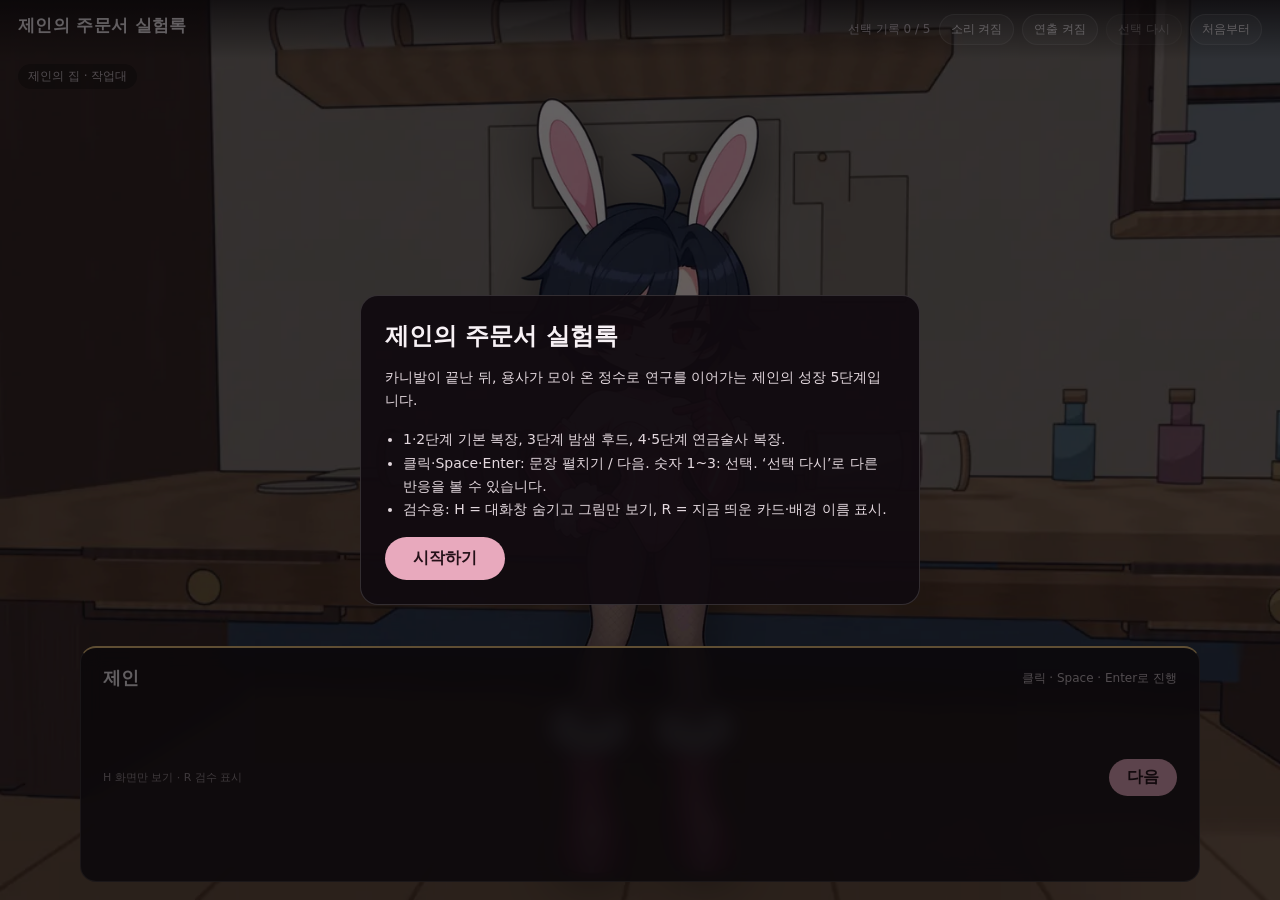
==== jane/index.html @ b28cf4a7 "Sound: door, footsteps, scene effects, Jane's voice blips and reaction stings Each stage opens on an" ====
<!DOCTYPE html>
<html lang="ko">
<head>
  <meta charset="UTF-8" />
  <meta name="viewport" content="width=device-width, initial-scale=1.0" />
  <title>제인의 주문서 실험록 · 카드판</title>
  <link rel="stylesheet" href="styles.css?v=42652eeb" />
  <link rel="stylesheet" href="fx.css?v=a74a2ead" />
</head>
<body>
  <div id="app" class="app" data-scene="1">
    <div id="world" class="world" aria-hidden="true">
      <div id="bgA" class="background shown"></div>
      <div id="bgB" class="background"></div>
      <div id="actor" class="actor">
        <div id="actorBody" class="actor-body">
          <img id="cardA" class="card" alt="" />
          <img id="cardB" class="card" alt="" />
          <div id="fxHead" class="fx-head"></div>
        </div>
      </div>
      <div id="fxScreen" class="fx-screen"></div>
    </div>
    <div id="flash" class="flash"></div>
    <div id="chapter" class="chapter"><div id="chapterNum" class="chapter-num"></div><div id="chapterTitle" class="chapter-title"></div></div>
    <div id="request" class="request hidden" aria-live="polite">
      <div class="request-paper" aria-hidden="true"></div>
      <div><div class="request-head">의뢰서를 받았다</div><div id="requestText" class="request-text"></div></div>
    </div>

    <div class="overlay-top">
      <div class="title-wrap">
        <h1>제인의 주문서 실험록</h1>
        <p id="sceneTag" class="scene-tag"></p>
      </div>
      <div class="controls">
        <span id="choiceCount" class="choice-count">선택 기록 0 / 5</span>
        <button id="soundToggle" class="secondary" type="button" aria-pressed="true">소리 켜짐</button>
        <button id="actingToggle" class="secondary" type="button" aria-pressed="true">연출 켜짐</button>
        <button id="rewindBtn" class="secondary" type="button" disabled>선택 다시</button>
        <button id="restartBtn" class="secondary" type="button">처음부터</button>
      </div>
    </div>
    <div id="locationLabel" class="location-label"></div>
    <div id="reviewChip" class="review-chip hidden"></div>

    <div id="dialogueBox" class="dialogue-box" tabindex="-1" aria-label="대화창">
      <div class="speaker-row">
        <div class="speaker-group">
          <div id="speaker" class="speaker">제인</div>
          <span id="emotionTag" class="emotion-tag hidden"></span>
        </div>
        <div id="hint" class="hint">클릭 · Space · Enter로 진행</div>
      </div>
      <div id="cueBox" class="cue-box hidden"><span class="cue-marker" aria-hidden="true">—</span><span id="cue"></span></div>
      <div id="text" class="text"></div>
      <div id="announcement" class="sr-only" aria-live="polite" aria-atomic="true"></div>
      <div id="choicePanel" class="choice-panel hidden" role="group"></div>
      <div class="bottom-row">
        <span class="keys">H 화면만 보기 · R 검수 표시</span>
        <button id="nextBtn" class="primary" type="button">다음</button>
      </div>
    </div>

    <div id="endCard" class="end-card hidden">
      <div class="end-title">오늘은 여기까지</div>
      <div class="end-sub">창을 닫으면 카니발로 돌아갑니다.</div>
    </div>

    <div id="startModal" class="modal">
      <div class="modal-card">
        <h2>제인의 주문서 실험록</h2>
        <p>카니발이 끝난 뒤, 용사가 모아 온 정수로 연구를 이어가는 제인의 성장 5단계입니다.</p>
        <ul>
          <li>1·2단계 기본 복장, 3단계 밤샘 후드, 4·5단계 연금술사 복장.</li>
          <li>클릭·Space·Enter: 문장 펼치기 / 다음. 숫자 1~3: 선택. ‘선택 다시’로 다른 반응을 볼 수 있습니다.</li>
          <li>검수용: H = 대화창 숨기고 그림만 보기, R = 지금 띄운 카드·배경 이름 표시.</li>
        </ul>
        <button id="startBtn" class="primary big" type="button">시작하기</button>
      </div>
    </div>
  </div>

  <script>
    // stage3d.js (a module, loads after these scripts) resolves this with its API, or null for the 2D backgrounds
    window.stage3dReady = new Promise(resolve => { window.__stage3dResolve = resolve; setTimeout(() => resolve(null), 15000); });
  </script>
  <script src="emotions.js?v=3db33f7d"></script>
  <script src="story.js?v=7b31b113"></script>
  <script src="staging.js?v=9e1d73a7"></script>
  <script src="sound.js?v=acc841ea"></script>
  <script src="fx.js?v=c247f28b"></script>
  <script src="app.js?v=9aaa0163"></script>
  <script type="importmap">{ "imports": { "three": "3d/vendor/three/build/three.module.js" } }</script>
  <script type="module" src="stage3d.js?v=1a4c477f"></script>
</body>
</html>
---- jane/styles.css ----
:root {
  --ink: #f7f1f5;
  --muted: #cbbfc6;
  --panel: rgba(19, 13, 18, .86);
  --panel-strong: rgba(17, 11, 16, .95);
  --line: rgba(255, 255, 255, .14);
  --accent: #e8a9bd;
  --emotion-color: #efc67d;
}
* { box-sizing: border-box; }
html, body { margin: 0; height: 100%; background: #120d11; }
body { font-family: Pretendard, "Noto Sans KR", "Malgun Gothic", system-ui, sans-serif; color: var(--ink); overflow: hidden; }
button { font: inherit; }

.app { position: relative; width: 100vw; height: 100vh; overflow: hidden; background: #120d11; }
.background { position: absolute; inset: 0; background: center / cover no-repeat; opacity: 0;
  filter: saturate(.95) brightness(.86); transition: opacity .35s ease; }
.background.shown { opacity: 1; }

/* The actor box has the card's own 832:1248 shape so head-anchored effects can be placed in card percentages.
   The lower ~38% of a card sits behind the dialogue box (cards are fitted by head size and position). */
.world { position: absolute; inset: 0; }
.actor { position: absolute; z-index: 2; left: 50%; bottom: 0; height: 92%; aspect-ratio: 832 / 1248;
  transform: translateX(-50%); pointer-events: none; }
.actor-body { position: absolute; inset: 0; transform-origin: 50% 100%; }
.card { position: absolute; inset: 0; width: 100%; height: 100%; object-fit: contain; opacity: 0;
  filter: drop-shadow(0 10px 26px rgba(0, 0, 0, .45)); transition: opacity .18s ease; }
.card.shown { opacity: 1; }
/* cards are drawn in daylight; on a night background they are dimmed a little so she sits in the same light */
.app.night .card { filter: drop-shadow(0 10px 26px rgba(0, 0, 0, .5)) brightness(.86) saturate(.92); }
.app.instant .card, .app.instant .background { transition: none; }
.fx-head, .fx-screen { position: absolute; inset: 0; pointer-events: none; }
.fx-screen { z-index: 3; overflow: hidden; }

.overlay-top { position: absolute; z-index: 6; top: 0; left: 0; right: 0; display: flex; justify-content: space-between;
  align-items: flex-start; gap: 12px; padding: 14px 18px; background: linear-gradient(rgba(10, 6, 9, .72), transparent); }
.title-wrap h1 { margin: 0; font-size: 17px; letter-spacing: .02em; }
.scene-tag { margin: 3px 0 0; font-size: 13px; color: var(--accent); }
.controls { display: flex; flex-wrap: wrap; gap: 8px; align-items: center; justify-content: flex-end; }
.choice-count { font-size: 12px; color: var(--muted); }
.secondary { border: 1px solid var(--line); background: rgba(255, 255, 255, .07); color: var(--ink);
  padding: 6px 11px; border-radius: 999px; font-size: 12px; cursor: pointer; }
.secondary:hover:not(:disabled) { border-color: var(--accent); }
.secondary:disabled { opacity: .45; cursor: default; }
.location-label { position: absolute; z-index: 5; top: 64px; left: 18px; font-size: 12px; color: var(--muted);
  padding: 4px 10px; border-radius: 999px; background: rgba(0, 0, 0, .35); }
.review-chip { position: absolute; z-index: 7; top: 64px; right: 18px; max-width: 60vw; font: 12px/1.4 Consolas, monospace;
  color: #ffe9a6; background: rgba(0, 0, 0, .65); border: 1px solid rgba(255, 233, 166, .4); padding: 5px 9px; border-radius: 8px; }

.dialogue-box { position: absolute; z-index: 6; left: 50%; bottom: 18px; transform: translateX(-50%);
  width: min(1120px, calc(100% - 26px)); min-height: 236px; max-height: calc(100vh - 120px); overflow-y: auto;
  padding: 18px 22px 14px; border: 1px solid var(--line); border-top: 2px solid var(--emotion-color); border-radius: 16px;
  background: var(--panel); backdrop-filter: blur(10px); cursor: pointer; outline: none; }
.speaker-row, .bottom-row { display: flex; align-items: center; justify-content: space-between; gap: 12px; }
.speaker-group { display: flex; align-items: center; gap: 10px; }
.speaker { font-weight: 700; font-size: 18px; }
.dialogue-box[data-speaker="기록"] .speaker, .dialogue-box[data-speaker="시스템"] .speaker { color: var(--muted); }
.dialogue-box[data-speaker="플레이어"] .speaker { color: #c8b2e9; }
.emotion-tag { font-size: 12px; padding: 2px 9px; border-radius: 999px; color: #1b1217; background: var(--emotion-color); }
.hint { font-size: 12px; color: var(--muted); }
.cue-box { margin-top: 10px; padding: 7px 11px; border-left: 2px solid var(--emotion-color);
  background: rgba(255, 255, 255, .04); color: #d7ccd3; font-size: 13px; line-height: 1.6; }
.cue-marker { margin-right: 6px; opacity: .6; }
.text { margin: 12px 0 10px; font-size: 18px; line-height: 1.7; min-height: 2.6em; white-space: pre-wrap; }
.choice-panel { display: grid; gap: 8px; margin: 4px 0 10px; }
/* side by side on wide screens so the box stays low and her face stays clear while choosing */
@media (min-width: 900px) {
  .choice-panel { grid-template-columns: repeat(3, 1fr); }
  .choice-button { align-items: flex-start; line-height: 1.5; }
}
.choice-button { display: flex; gap: 10px; align-items: center; text-align: left; padding: 10px 13px; border-radius: 11px;
  border: 1px solid var(--line); background: rgba(255, 255, 255, .06); color: var(--ink); cursor: pointer; }
.choice-button:hover, .choice-button:focus-visible { border-color: var(--accent); background: rgba(232, 169, 189, .14); }
.choice-number { font-size: 12px; color: var(--accent); font-variant-numeric: tabular-nums; }
.keys { font-size: 11px; color: var(--muted); opacity: .7; }
.primary { border: none; border-radius: 999px; padding: 8px 18px; background: var(--accent); color: #241018; font-weight: 700; cursor: pointer; }
.primary:disabled { opacity: .5; cursor: default; }
.primary.big { padding: 11px 28px; font-size: 16px; }

.modal { position: absolute; inset: 0; z-index: 20; display: grid; place-items: center; background: rgba(8, 5, 7, .62); }
.modal-card { width: min(560px, calc(100% - 32px)); padding: 24px; border-radius: 18px; border: 1px solid var(--line); background: var(--panel-strong); }
.modal-card h2 { margin: 0 0 10px; }
.modal-card p, .modal-card li { line-height: 1.65; color: #e3d8de; font-size: 14px; }
.modal-card ul { padding-left: 18px; }

/* game mode (?stage=N inside the in-game WebView): no replay or review controls, an end card when the stage is over */
.app.game #rewindBtn, .app.game #restartBtn, .app.game .choice-count, .app.game .keys { display: none; }
.end-card { position: absolute; inset: 0; z-index: 16; display: grid; place-content: center; text-align: center;
  background: radial-gradient(ellipse at center, rgba(18, 10, 16, .78), rgba(10, 6, 9, .94)); animation: end-in .6s ease-out both; }
@keyframes end-in { from { opacity: 0; } to { opacity: 1; } }
.end-title { font-size: clamp(24px, 3.2vw, 40px); font-weight: 800; }
.end-sub { margin-top: 10px; font-size: 15px; color: var(--muted); }

/* 3D workshop background (stage3d.js): the canvas replaces the 2D renders; the card is placed by script each frame */
.app.three .background { display: none; }
.app.three .actor { transition: opacity .4s ease; }
.stage3d-fade { position: absolute; inset: 0; z-index: 4; background: #000; opacity: 0; pointer-events: none; }
/* 'open the door' at a stage start (also the press that lets the browser play sound) */
.door-prompt { position: absolute; z-index: 16; left: 50%; top: 58%; transform: translate(-50%, -50%); padding: 12px 30px;
  border: 1px solid rgba(255, 233, 190, .55); border-radius: 999px; background: rgba(30, 20, 26, .6); color: #fff3dc;
  font-size: 17px; font-weight: 700; letter-spacing: .08em; cursor: pointer; animation: door-prompt 1.6s ease-in-out infinite; }
.door-prompt:hover { background: rgba(60, 38, 48, .75); }
@keyframes door-prompt { 50% { box-shadow: 0 0 0 6px rgba(255, 233, 190, .12); border-color: rgba(255, 233, 190, .9); } }

.hidden { display: none !important; }
.sr-only { position: absolute; width: 1px; height: 1px; overflow: hidden; clip: rect(0 0 0 0); white-space: nowrap; }
.app.ui-hidden .overlay-top, .app.ui-hidden .dialogue-box, .app.ui-hidden .location-label { opacity: 0; pointer-events: none; }

@media (max-width: 720px) {
  .actor { height: 80%; }
  .dialogue-box { bottom: 10px; width: calc(100% - 18px); min-height: 220px; padding: 14px; }
  .overlay-top { flex-direction: column; }
  .location-label, .review-chip { top: 96px; }
}
---- jane/fx.css ----
/* ---- acting: small whole-card motions when her feeling changes ---- */
.actor-body.act-rise { animation: act-rise .5s cubic-bezier(.3, 1.4, .5, 1); }
.actor-body.act-recoil { animation: act-recoil .45s ease-out; }
.actor-body.act-sink { animation: act-sink .7s ease-in-out; }
.actor-body.act-settle { animation: act-settle 1s ease-in-out; }
@keyframes act-rise { 0% { transform: none; } 35% { transform: translateY(-3.2%) scale(1.012, .99); } 70% { transform: translateY(.4%) scale(.995, 1.008); } 100% { transform: none; } }
@keyframes act-recoil { 0% { transform: none; } 18% { transform: translateY(-2.6%) scale(1.02); } 36% { transform: translate(-1%, -1.4%); } 54% { transform: translate(1%, -.6%); } 72% { transform: translate(-.5%, 0); } 100% { transform: none; } }
@keyframes act-sink { 0% { transform: none; } 45% { transform: translateY(1.6%) scale(1.01, .975); } 100% { transform: none; } }
/* turning round from her back: the card narrows to its edge and comes back (the new card swaps in at the edge) */
.act-turn { animation: act-turn .38s ease-in-out; }
@keyframes act-turn { 0% { transform: none; } 45% { transform: scaleX(.03) translateY(-1.5%); } 55% { transform: scaleX(.03) translateY(-1.5%); } 100% { transform: none; } }
@keyframes act-settle { 0%, 100% { transform: none; } 33% { transform: rotate(-1deg); } 66% { transform: rotate(.8deg); } }

/* ---- emotion marks next to her head ---- */
.mark { position: absolute; transform: translate(-50%, -50%); }
.mark svg { display: block; width: 100%; height: auto; filter: drop-shadow(0 2px 2px rgba(0, 0, 0, .25)); overflow: visible; }
.anim-pop { animation: m-pop .38s cubic-bezier(.3, 1.6, .5, 1) both; }
.anim-throb { animation: m-pop .3s ease-out both, m-throb .9s .3s ease-in-out infinite; }
.anim-drip { animation: m-drip .7s ease-out both; }
.anim-fade { animation: m-fade .6s ease-out both; }
.anim-bob { animation: m-pop .35s ease-out both, m-bob 1.4s .35s ease-in-out infinite; }
.anim-float { animation: m-float 1.8s ease-out both; }
.anim-twinkle { animation: m-twinkle 1.3s ease-in-out infinite both; }
.anim-none { animation: none; }
@keyframes m-pop { 0% { transform: translate(-50%, -50%) scale(0); opacity: 0; } 70% { transform: translate(-50%, -50%) scale(1.18); opacity: 1; } 100% { transform: translate(-50%, -50%) scale(1); } }
@keyframes m-throb { 50% { transform: translate(-50%, -50%) scale(1.14); } }
@keyframes m-drip { 0% { transform: translate(-50%, -90%); opacity: 0; } 40% { opacity: 1; } 100% { transform: translate(-50%, -40%); } }
@keyframes m-fade { from { opacity: 0; transform: translate(-50%, -70%); } to { opacity: 1; transform: translate(-50%, -50%); } }
@keyframes m-bob { 50% { transform: translate(-50%, -62%) rotate(6deg); } }
@keyframes m-float { 0% { opacity: 0; transform: translate(-50%, -30%) scale(.6); } 25% { opacity: 1; } 100% { opacity: 0; transform: translate(-30%, -140%) scale(1.15); } }
@keyframes m-twinkle { 0%, 100% { transform: translate(-50%, -50%) scale(.55) rotate(0); opacity: .55; } 50% { transform: translate(-50%, -50%) scale(1.1) rotate(25deg); opacity: 1; } }

/* ---- event effects ---- */
.paper-hands { position: absolute; inset: 0; }
.sprite { position: absolute; transform: translate(-50%, -50%) rotate(var(--r, 0deg)); pointer-events: none; }
.sprite.flicker { animation: fx-flicker 1.4s linear both; mix-blend-mode: screen; }
.sprite.flicker.dim { opacity: .6; }
@keyframes fx-flicker { 0% { opacity: 0; } 12% { opacity: 1; } 24% { opacity: .25; } 36% { opacity: .95; } 50% { opacity: .15; } 62% { opacity: .7; } 78% { opacity: .1; } 100% { opacity: 0; } }
.sprite.sweep { animation: fx-sweep 1.6s ease-out both; mix-blend-mode: screen; }
@keyframes fx-sweep { 0% { opacity: 0; transform: translate(-62%, -50%) scale(.9); } 30% { opacity: 1; } 75% { opacity: 1; transform: translate(-48%, -52%) scale(1.05); } 100% { opacity: 0; transform: translate(-45%, -52%) scale(1.05); } }
.sprite.bloom { animation: fx-bloom 2.1s ease-out both; mix-blend-mode: screen; }
@keyframes fx-bloom { 0% { opacity: 0; transform: translate(-50%, -50%) scale(.25); } 30% { opacity: 1; } 100% { opacity: 0; transform: translate(-50%, -50%) scale(1.1); } }
.sprite.rise { animation: fx-rise 2.1s ease-out both; }
@keyframes fx-rise { 0% { opacity: 0; transform: translate(-50%, -20%) scale(.8); } 25% { opacity: .9; } 100% { opacity: 0; transform: translate(-50%, -85%) scale(1.15); } }
.sprite.scatter { animation: fx-scatter 1.2s cubic-bezier(.2, .7, .4, 1) both; }
@keyframes fx-scatter { 0% { opacity: 0; transform: translate(-50%, -50%) scale(.4); } 15% { opacity: 1; }
  100% { opacity: 0; transform: translate(calc(-50% + var(--tx)), calc(-50% + var(--ty) + 60%)) rotate(var(--r)) scale(1); } }
.sprite.stick { animation: fx-stick .32s cubic-bezier(.3, 1.6, .5, 1) both; }
.sprite.stick.jiggle { animation: fx-stick .32s cubic-bezier(.3, 1.6, .5, 1) both, fx-jiggle 1.6s .32s ease-in-out infinite; }
@keyframes fx-stick { 0% { opacity: 0; transform: translate(-50%, -50%) rotate(var(--r)) scale(1.8); } 100% { opacity: 1; transform: translate(-50%, -50%) rotate(var(--r)) scale(1); } }
@keyframes fx-jiggle { 50% { transform: translate(-50%, -50%) rotate(calc(var(--r) + 7deg)); } }
.peel, .peel .sprite { animation: fx-peel .4s ease-in forwards !important; }
@keyframes fx-peel { to { opacity: 0; transform: translate(-50%, 10%) rotate(40deg) scale(.7); } }
@keyframes fx-ears-glow { 50% { filter: brightness(1.35) drop-shadow(0 0 18px rgba(255, 233, 160, .9)); } }

/* 3단계 토끼 귀: 뒤에서 본 용사가 왼쪽 아래에 걸치고(대화창 위로 머리만 보임), 날아온 빛이 그 머리 위에서 귀로 솟는다.
   크기는 화면 높이 기준이라 제인 카드와 같은 비율로 커지고 줄어든다. */
.hero-cut { position: absolute; top: 39%; left: max(-4%, calc(50% - 76vh)); height: 62%; aspect-ratio: 400 / 520; pointer-events: none; }
.hero-cut svg { position: absolute; inset: 0; width: 100%; height: 100%; overflow: visible; filter: blur(.8px); }
.hero-shape { fill: #181019; }
.hero-ears { position: absolute; left: 7.5%; top: -42%; width: 85%; transform-origin: 50% 92%; mix-blend-mode: screen; }
.dialogue-box { transition: transform .35s ease, opacity .35s ease; }
.overlay-top, .location-label { transition: opacity .35s ease; }
.app.cutin .dialogue-box { transform: translate(-50%, 115%); opacity: 0; pointer-events: none; }
.app.cutin .overlay-top, .app.cutin .location-label { opacity: 0; }
.hero-cut.play { animation: hero-in .45s cubic-bezier(.2, .8, .3, 1) both; }
.hero-cut.play .hero-rim { animation: hero-rim .5s .9s ease-out both; }
.hero-cut.play .hero-ears { animation: hero-ears .55s .9s cubic-bezier(.3, 1.5, .5, 1) both, fx-ears-glow 1.6s 1.45s ease-in-out infinite; }
.hero-cut.peel { animation: hero-out .5s ease-in forwards !important; }
@keyframes hero-in { from { opacity: 0; transform: translateY(45%); } to { opacity: 1; transform: none; } }
@keyframes hero-rim { from { opacity: 0; } to { opacity: 1; } }
@keyframes hero-ears { from { opacity: 0; transform: scale(.3, 0); } to { opacity: 1; transform: none; } }
@keyframes hero-out { to { opacity: 0; transform: translateY(40%); } }
.hero-orb { position: absolute; left: 0; top: 0; width: 4.4vh; height: 4.4vh; margin: -2.2vh 0 0 -2.2vh; border-radius: 50%;
  pointer-events: none; background: radial-gradient(circle, #fff 0 22%, #ffe9b0 40%, rgba(255, 214, 140, 0) 70%);
  box-shadow: 0 0 2.4vh 1vh rgba(255, 220, 150, .5); }

.puff { position: absolute; aspect-ratio: 1; transform: translate(-50%, -50%); }
.puff { filter: drop-shadow(0 0 1.5px rgba(70, 50, 70, .55)); }
.puff span { position: absolute; left: 50%; top: 50%; width: 42%; aspect-ratio: 1; border-radius: 50%;
  background: radial-gradient(circle at 36% 30%, #ffffff, #f0ecf2 50%, #cfc6d6 85%);
  transform: translate(-50%, -50%) scale(0); animation: fx-puff 1.25s cubic-bezier(.2, .9, .3, 1) forwards; }
@keyframes fx-puff { 0% { transform: translate(-50%, -50%) scale(0); opacity: 1; }
  30% { transform: translate(calc(-50% + var(--dx)), calc(-50% + var(--dy))) scale(var(--s)); opacity: 1; }
  100% { transform: translate(calc(-50% + var(--dx) * 1.25), calc(-50% + var(--dy) * 1.25 - 35%)) scale(calc(var(--s) * 1.12)); opacity: 0; } }

.title-flash { position: absolute; left: 50%; top: 15%; transform: translate(-50%, -50%); white-space: nowrap;
  font-size: clamp(28px, 5vw, 64px); font-weight: 900; letter-spacing: .04em; color: #fff3c4;
  -webkit-text-stroke: 2px #6b3f12; text-shadow: 0 0 18px rgba(255, 210, 120, .9), 0 4px 0 #6b3f12;
  animation: fx-title 2.5s ease-out both; }
@keyframes fx-title { 0% { opacity: 0; transform: translate(-50%, -50%) scale(.6); } 18% { opacity: 1; transform: translate(-50%, -50%) scale(1.08); }
  28% { transform: translate(-50%, -50%) scale(1); } 78% { opacity: 1; } 100% { opacity: 0; transform: translate(-50%, -58%) scale(1.02); } }

.flash { position: absolute; inset: 0; z-index: 9; pointer-events: none; background: #fffbe8; opacity: 0; }
.flash.on { animation: fx-flash .55s ease-out; }
@keyframes fx-flash { 0% { opacity: 0; } 18% { opacity: var(--flash, .5); } 100% { opacity: 0; } }
.world.shake { animation: fx-shake .45s linear; }
@keyframes fx-shake { 0%, 100% { transform: none; } 15% { transform: translate(-9px, 4px); } 30% { transform: translate(8px, -5px); }
  45% { transform: translate(-6px, -3px); } 60% { transform: translate(5px, 4px); } 75% { transform: translate(-3px, 1px); } }

/* ---- stage title between stages ---- */
.chapter { position: absolute; inset: 0; z-index: 15; display: grid; place-content: center; text-align: center; pointer-events: none;
  opacity: 0; background: radial-gradient(ellipse at center, rgba(18, 10, 16, .82), rgba(10, 6, 9, .96)); }
.chapter.on { animation: fx-chapter 1.9s ease-in-out both; }
@keyframes fx-chapter { 0% { opacity: 1; } 62% { opacity: 1; } 100% { opacity: 0; } }
.chapter-num { font-size: clamp(14px, 1.8vw, 20px); letter-spacing: .3em; color: var(--accent); }
.chapter-title { margin-top: 10px; font-size: clamp(26px, 3.6vw, 44px); font-weight: 800; }

/* ---- request handed over ---- */
.request { position: absolute; z-index: 8; left: 50%; top: 74px; display: flex; gap: 12px; align-items: center;
  padding: 10px 16px 10px 12px; border-radius: 14px; border: 1px solid rgba(255, 228, 170, .5);
  background: rgba(36, 24, 16, .9); box-shadow: 0 10px 30px rgba(0, 0, 0, .45); transform: translateX(-50%); }
.request.show { animation: fx-request .45s cubic-bezier(.3, 1.4, .5, 1) both; }
@keyframes fx-request { from { opacity: 0; transform: translate(-50%, -24px); } to { opacity: 1; transform: translate(-50%, 0); } }
.request-paper { width: 34px; height: 42px; border-radius: 3px; background:
  linear-gradient(#b98d58, #b98d58) 7px 11px / 20px 2px no-repeat, linear-gradient(#b98d58, #b98d58) 7px 18px / 20px 2px no-repeat,
  linear-gradient(#b98d58, #b98d58) 7px 25px / 14px 2px no-repeat, #fbf1dc; border: 2px solid #6b4a2a; transform: rotate(-6deg); }
.request-head { font-size: 13px; color: #ffd98a; font-weight: 700; }
.request-text { font-size: 14px; color: #f3e6d4; margin-top: 2px; }
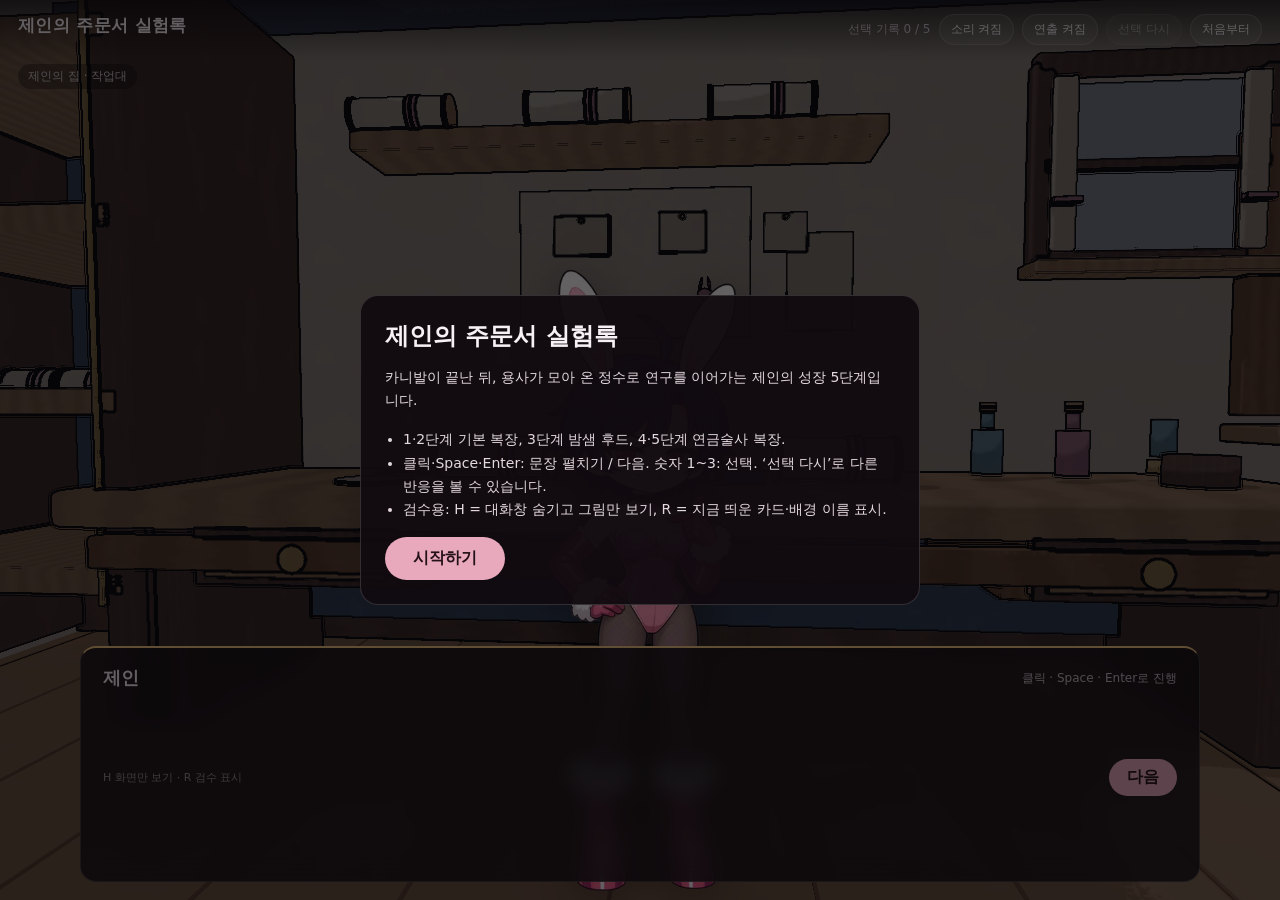
==== commit 1f8ede8c: "Fix the 3D background on the deployed site; dress and stage the door The deployed copy imported '3d/" ====
--- a/jane/index.html
+++ b/jane/index.html
@@ -87,11 +87,11 @@
   </script>
   <script src="emotions.js?v=3db33f7d"></script>
   <script src="story.js?v=7b31b113"></script>
-  <script src="staging.js?v=9e1d73a7"></script>
+  <script src="staging.js?v=f56703c1"></script>
   <script src="sound.js?v=acc841ea"></script>
   <script src="fx.js?v=c247f28b"></script>
   <script src="app.js?v=9aaa0163"></script>
-  <script type="importmap">{ "imports": { "three": "3d/vendor/three/build/three.module.js" } }</script>
-  <script type="module" src="stage3d.js?v=1a4c477f"></script>
+  <script type="importmap">{ "imports": { "three": "./3d/vendor/three/build/three.module.js" } }</script>
+  <script type="module" src="stage3d.js?v=32635db1"></script>
 </body>
 </html>
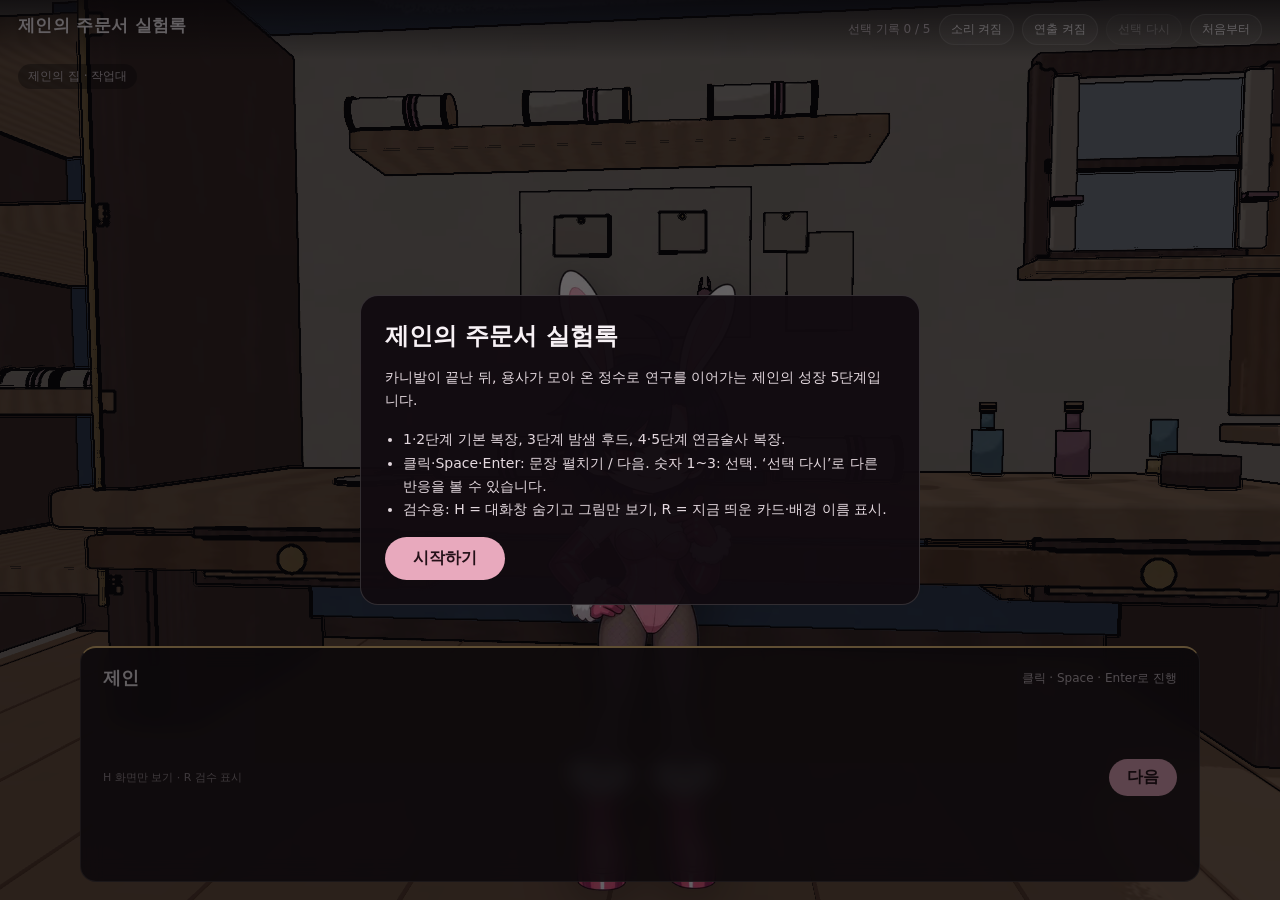
==== commit c87b89bf: "3D room: get shaders and pictures onto the GPU while loading The first frame of the opening froze fo" ====
--- a/jane/index.html
+++ b/jane/index.html
@@ -87,11 +87,11 @@
   </script>
   <script src="emotions.js?v=3db33f7d"></script>
   <script src="story.js?v=7b31b113"></script>
-  <script src="staging.js?v=f56703c1"></script>
+  <script src="staging.js?v=f56cb75d"></script>
   <script src="sound.js?v=acc841ea"></script>
   <script src="fx.js?v=c247f28b"></script>
   <script src="app.js?v=9aaa0163"></script>
   <script type="importmap">{ "imports": { "three": "./3d/vendor/three/build/three.module.js" } }</script>
-  <script type="module" src="stage3d.js?v=32635db1"></script>
+  <script type="module" src="stage3d.js?v=44a8e416"></script>
 </body>
 </html>
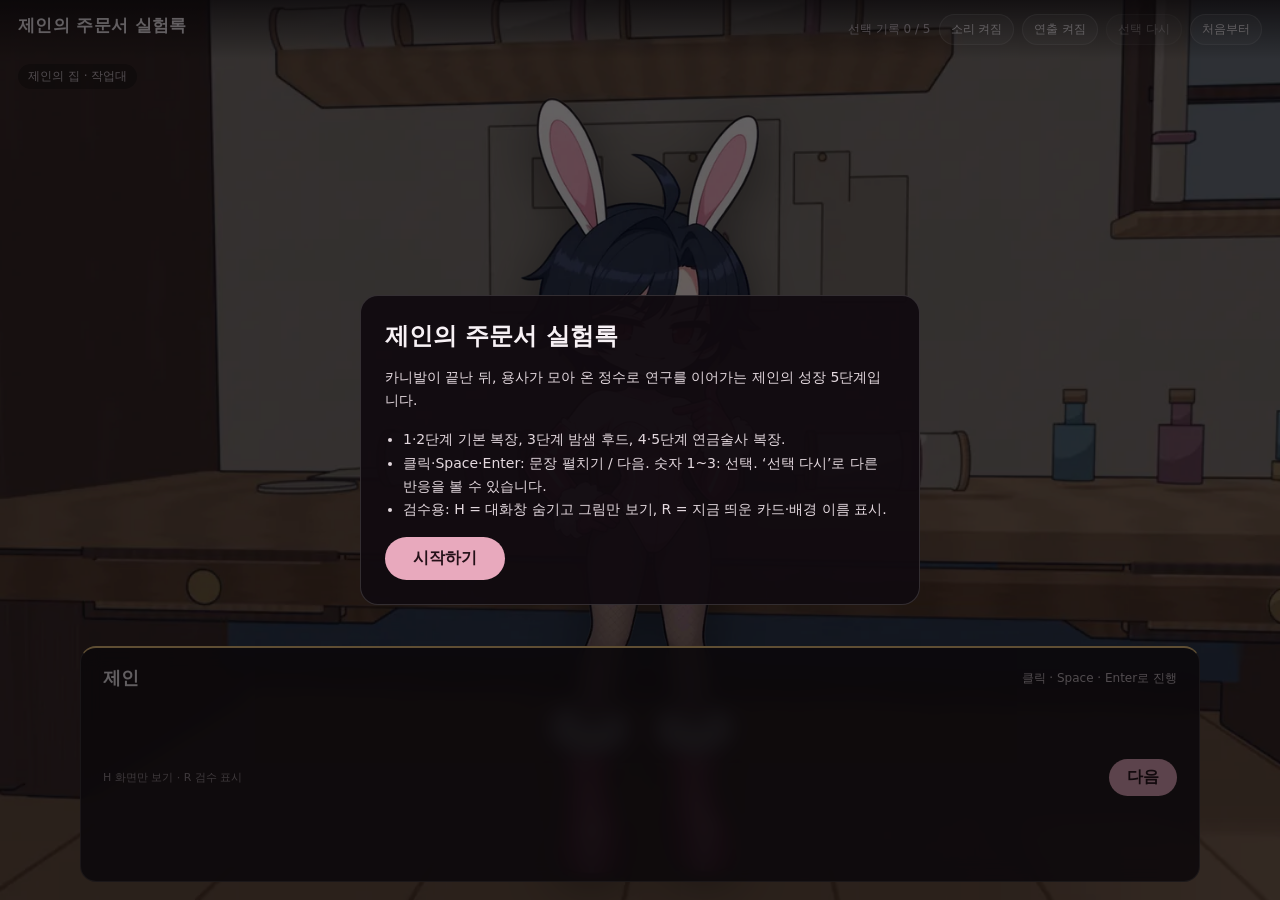
==== commit c3b6e77a: "3D room: draw only when something moves; ?perf readout The room was redrawn 60 times a second for th" ====
--- a/jane/index.html
+++ b/jane/index.html
@@ -82,16 +82,20 @@
   </div>
 
   <script>
-    // stage3d.js (a module, loads after these scripts) resolves this with its API, or null for the 2D backgrounds
-    window.stage3dReady = new Promise(resolve => { window.__stage3dResolve = resolve; setTimeout(() => resolve(null), 15000); });
+    // stage3d.js (a module, loads after these scripts) resolves this with its API, or null for the 2D backgrounds.
+    // After 15 s the novel starts in 2D and a 3D room that arrives later stays unused (__stage3dGaveUp).
+    window.stage3dReady = new Promise(resolve => {
+      window.__stage3dResolve = resolve;
+      setTimeout(() => { window.__stage3dGaveUp = true; resolve(null); }, 15000);
+    });
   </script>
   <script src="emotions.js?v=3db33f7d"></script>
   <script src="story.js?v=7b31b113"></script>
-  <script src="staging.js?v=f56cb75d"></script>
+  <script src="staging.js?v=74ad664e"></script>
   <script src="sound.js?v=acc841ea"></script>
   <script src="fx.js?v=c247f28b"></script>
   <script src="app.js?v=9aaa0163"></script>
   <script type="importmap">{ "imports": { "three": "./3d/vendor/three/build/three.module.js" } }</script>
-  <script type="module" src="stage3d.js?v=44a8e416"></script>
+  <script type="module" src="stage3d.js?v=774c22bc"></script>
 </body>
 </html>
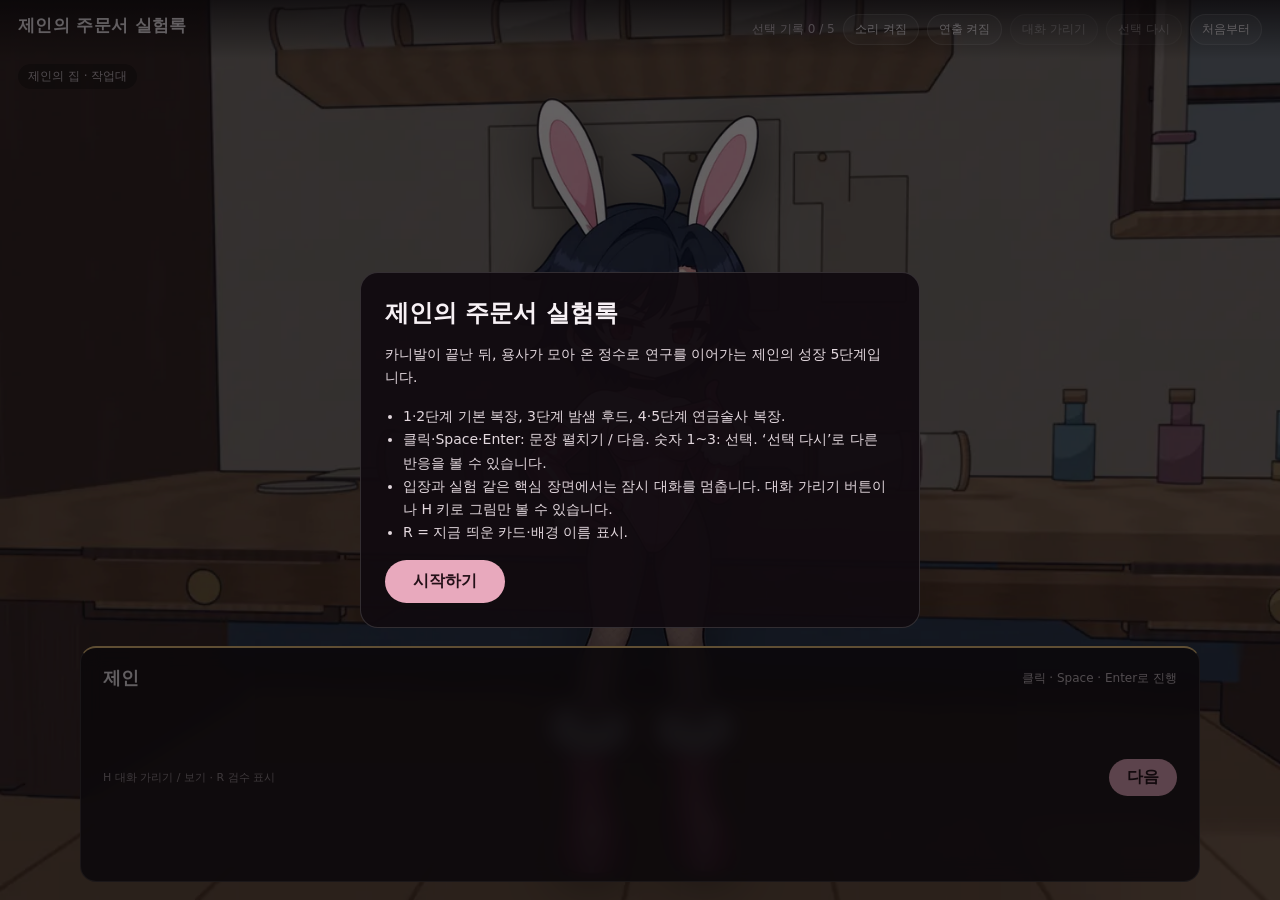
==== commit a491b416: "Connect Jane growth scenes to scroll themes and Maple result sounds" ====
--- a/jane/index.html
+++ b/jane/index.html
@@ -4,11 +4,11 @@
   <meta charset="UTF-8" />
   <meta name="viewport" content="width=device-width, initial-scale=1.0" />
   <title>제인의 주문서 실험록 · 카드판</title>
-  <link rel="stylesheet" href="styles.css?v=42652eeb" />
-  <link rel="stylesheet" href="fx.css?v=a74a2ead" />
+  <link rel="stylesheet" href="styles.css?v=5cdf9ec5" />
+  <link rel="stylesheet" href="fx.css?v=d3fbc1db" />
 </head>
 <body>
-  <div id="app" class="app" data-scene="1">
+  <div id="app" class="app" data-scene="1" tabindex="-1">
     <div id="world" class="world" aria-hidden="true">
       <div id="bgA" class="background shown"></div>
       <div id="bgB" class="background"></div>
@@ -37,12 +37,14 @@
         <span id="choiceCount" class="choice-count">선택 기록 0 / 5</span>
         <button id="soundToggle" class="secondary" type="button" aria-pressed="true">소리 켜짐</button>
         <button id="actingToggle" class="secondary" type="button" aria-pressed="true">연출 켜짐</button>
+        <button id="hideDialogueBtn" class="secondary" type="button" aria-controls="dialogueBox" aria-pressed="false" disabled>대화 가리기</button>
         <button id="rewindBtn" class="secondary" type="button" disabled>선택 다시</button>
         <button id="restartBtn" class="secondary" type="button">처음부터</button>
       </div>
     </div>
     <div id="locationLabel" class="location-label"></div>
     <div id="reviewChip" class="review-chip hidden"></div>
+    <button id="restoreDialogueBtn" class="secondary restore-dialogue hidden" type="button" aria-controls="dialogueBox">대화 보기 · H</button>
 
     <div id="dialogueBox" class="dialogue-box" tabindex="-1" aria-label="대화창">
       <div class="speaker-row">
@@ -57,7 +59,7 @@
       <div id="announcement" class="sr-only" aria-live="polite" aria-atomic="true"></div>
       <div id="choicePanel" class="choice-panel hidden" role="group"></div>
       <div class="bottom-row">
-        <span class="keys">H 화면만 보기 · R 검수 표시</span>
+        <span class="keys">H 대화 가리기 / 보기 · R 검수 표시</span>
         <button id="nextBtn" class="primary" type="button">다음</button>
       </div>
     </div>
@@ -74,7 +76,8 @@
         <ul>
           <li>1·2단계 기본 복장, 3단계 밤샘 후드, 4·5단계 연금술사 복장.</li>
           <li>클릭·Space·Enter: 문장 펼치기 / 다음. 숫자 1~3: 선택. ‘선택 다시’로 다른 반응을 볼 수 있습니다.</li>
-          <li>검수용: H = 대화창 숨기고 그림만 보기, R = 지금 띄운 카드·배경 이름 표시.</li>
+          <li>입장과 실험 같은 핵심 장면에서는 잠시 대화를 멈춥니다. 대화 가리기 버튼이나 H 키로 그림만 볼 수 있습니다.</li>
+          <li>R = 지금 띄운 카드·배경 이름 표시.</li>
         </ul>
         <button id="startBtn" class="primary big" type="button">시작하기</button>
       </div>
@@ -89,13 +92,14 @@
       setTimeout(() => { window.__stage3dGaveUp = true; resolve(null); }, 15000);
     });
   </script>
-  <script src="emotions.js?v=3db33f7d"></script>
-  <script src="story.js?v=7b31b113"></script>
-  <script src="staging.js?v=74ad664e"></script>
-  <script src="sound.js?v=acc841ea"></script>
-  <script src="fx.js?v=c247f28b"></script>
-  <script src="app.js?v=9aaa0163"></script>
+  <script src="emotions.js?v=776242b4"></script>
+  <script src="story.js?v=7809ab30"></script>
+  <script src="staging.js?v=5c1b0aea"></script>
+  <script src="sound.js?v=d559c42e"></script>
+  <script src="playback.js?v=1df4e8b6"></script>
+  <script src="fx.js?v=7c7b82de"></script>
+  <script src="app.js?v=b15ad111"></script>
   <script type="importmap">{ "imports": { "three": "./3d/vendor/three/build/three.module.js" } }</script>
-  <script type="module" src="stage3d.js?v=774c22bc"></script>
+  <script type="module" src="stage3d.js?v=75e84315"></script>
 </body>
 </html>
--- a/jane/styles.css
+++ b/jane/styles.css
@@ -104,7 +104,13 @@
 
 .hidden { display: none !important; }
 .sr-only { position: absolute; width: 1px; height: 1px; overflow: hidden; clip: rect(0 0 0 0); white-space: nowrap; }
-.app.ui-hidden .overlay-top, .app.ui-hidden .dialogue-box, .app.ui-hidden .location-label { opacity: 0; pointer-events: none; }
+.app.ui-hidden .overlay-top, .app.ui-hidden .dialogue-box, .app.ui-hidden .location-label, .app.ui-hidden .review-chip {
+  opacity: 0; visibility: hidden; pointer-events: none;
+}
+.app.dialogue-auto-hidden .dialogue-box { opacity: 0; visibility: hidden; pointer-events: none; }
+.restore-dialogue { position: absolute; z-index: 19; top: 18px; right: 18px;
+  background: rgba(24, 16, 23, .8); }
+.app.presenting #nextBtn { cursor: wait; }
 
 @media (max-width: 720px) {
   .actor { height: 80%; }
--- a/jane/fx.css
+++ b/jane/fx.css
@@ -53,9 +53,58 @@
 @keyframes fx-peel { to { opacity: 0; transform: translate(-50%, 10%) rotate(40deg) scale(.7); } }
 @keyframes fx-ears-glow { 50% { filter: brightness(1.35) drop-shadow(0 0 18px rgba(255, 233, 160, .9)); } }
 
-/* 3단계 토끼 귀: 뒤에서 본 용사가 왼쪽 아래에 걸치고(대화창 위로 머리만 보임), 날아온 빛이 그 머리 위에서 귀로 솟는다.
-   크기는 화면 높이 기준이라 제인 카드와 같은 비율로 커지고 줄어든다. */
-.hero-cut { position: absolute; top: 39%; left: max(-4%, calc(50% - 76vh)); height: 62%; aspect-ratio: 400 / 520; pointer-events: none; }
+/* A small generated manga cut beside her face; its outer size stays fixed during zoom. */
+.scroll-test { position: absolute; width: 180px; height: 180px; padding: 3px; border: 2px solid #241e24;
+  background: #fffaf0; outline: 1px solid #fffaf0; transform: rotate(-3deg);
+  box-shadow: 3px 4px 0 rgba(20, 13, 18, .38); transition: opacity .35s ease; }
+.scroll-test-view { position: relative; width: 100%; height: 100%; overflow: hidden; background: #f4f0e6; }
+.manga-camera { position: absolute; inset: 0; transform-origin: 52% 48%; }
+.manga-atlas { position: absolute; left: 0; top: 0; width: 300%; height: 100%; max-width: none; }
+.scroll-test[data-phase="burst"] .manga-atlas { transform: translateX(-33.333333%); }
+.scroll-test[data-phase="spent"] .manga-atlas { transform: translateX(-66.666667%); }
+.manga-light { position: absolute; inset: 0; background: radial-gradient(circle at 52% 48%, rgba(255, 255, 255, .7), transparent 35%);
+  animation: fx-flicker 1.4s linear both; }
+.scroll-test.play { animation: manga-open .3s ease-out; }
+.scroll-test.zooming .manga-camera { animation: manga-zoom .95s ease-in-out both; }
+.scroll-test.burst { animation: manga-punch .32s ease-out; }
+.scroll-test.closing { opacity: 0; }
+@keyframes manga-open { from { opacity: 0; transform: rotate(-3deg) scale(.9); } to { opacity: 1; transform: rotate(-3deg); } }
+@keyframes manga-zoom { from { transform: scale(1); } to { transform: scale(1.1); } }
+@keyframes manga-punch { 0%, 100% { transform: rotate(-3deg); } 15% { transform: rotate(-5deg) scale(1.025); }
+  40% { transform: rotate(-1.5deg); } 70% { transform: rotate(-3.5deg); } }
+
+.manga-charge { position: absolute; inset: 0; pointer-events: none;
+  background: radial-gradient(ellipse at 52% 48%, #fff 0%, #fff3c3cc 12%, transparent 46%);
+  animation: manga-charge var(--charge-time) ease-in both; }
+.manga-burst-ink { position: absolute; inset: 0; pointer-events: none; }
+.manga-impact-core { position: absolute; inset: 10%; background: #fffbea;
+  clip-path: polygon(50% 0,59% 29%,83% 6%,74% 36%,100% 40%,77% 54%,97% 80%,64% 68%,58% 100%,45% 75%,16% 96%,27% 64%,0 57%,28% 43%,9% 15%,40% 30%);
+  animation: manga-impact .6s ease-out both; }
+.manga-sfx { position: absolute; left: 23%; top: 20%; color: #211621; font: 900 clamp(24px, 4vw, 48px)/1.1 system-ui, sans-serif;
+  -webkit-text-stroke: 4px #fffaf0; paint-order: stroke fill; text-shadow: 3px 4px 0 #fffaf0;
+  animation: manga-sfx 1s ease-out both; }
+.manga-fragment { position: absolute; left: 50%; top: 51%; width: 7%; height: 10%; background: #fff4d1;
+  border: 1px solid #382629; animation: manga-fragment .85s cubic-bezier(.15,.6,.35,1) both; }
+@keyframes manga-charge { 0% { opacity: 0; transform: scale(1.3); } 32% { opacity: .65; }
+  55% { opacity: .3; } 78% { opacity: .85; } 100% { opacity: 1; transform: scale(.28); } }
+@keyframes manga-impact { 0% { opacity: 1; transform: scale(.12) rotate(-12deg); } 18% { opacity: 1; transform: scale(1.25) rotate(4deg); }
+  45% { opacity: .8; } 100% { opacity: 0; transform: scale(1.55) rotate(10deg); } }
+@keyframes manga-sfx { 0% { opacity: 0; transform: scale(.3) rotate(-20deg); } 15%,65% { opacity: 1; transform: scale(1.08) rotate(-12deg); }
+  100% { opacity: 0; transform: translateY(-15%) scale(1) rotate(-9deg); } }
+@keyframes manga-fragment { 0% { opacity: 1; transform: translate(0,0) scale(.3); }
+  75% { opacity: 1; } 100% { opacity: 0; transform: translate(var(--dx),var(--dy)) rotate(var(--spin)) scale(.7); } }
+
+/* Jane flicks the failed sheets aside mid-sentence, without pausing the conversation. */
+.sprite.paper-flick { animation: paper-flick .55s cubic-bezier(.15,.55,.5,1) both; }
+@keyframes paper-flick {
+  0% { opacity: 1; transform: translate(-50%,-50%) rotate(var(--r)) scale(1); }
+  38% { opacity: 1; transform: translate(calc(-50% + var(--mx)),calc(-50% + var(--my))) rotate(70deg) scale(.8); }
+  100% { opacity: 0; transform: translate(calc(-50% + var(--dx)),calc(-50% + var(--dy))) rotate(210deg) scale(.4); }
+}
+
+/* The camera retreats a little behind the player: just the crown at the lower edge, not a large portrait. */
+.hero-cut { position: absolute; top: 78%; left: max(8px, calc(50% - 34vh)); height: 42%; aspect-ratio: 400 / 520;
+  opacity: 0; transform: translateY(80%); pointer-events: none; }
 .hero-cut svg { position: absolute; inset: 0; width: 100%; height: 100%; overflow: visible; filter: blur(.8px); }
 .hero-shape { fill: #181019; }
 .hero-ears { position: absolute; left: 7.5%; top: -42%; width: 85%; transform-origin: 50% 92%; mix-blend-mode: screen; }
@@ -63,9 +112,9 @@
 .overlay-top, .location-label { transition: opacity .35s ease; }
 .app.cutin .dialogue-box { transform: translate(-50%, 115%); opacity: 0; pointer-events: none; }
 .app.cutin .overlay-top, .app.cutin .location-label { opacity: 0; }
-.hero-cut.play { animation: hero-in .45s cubic-bezier(.2, .8, .3, 1) both; }
-.hero-cut.play .hero-rim { animation: hero-rim .5s .9s ease-out both; }
-.hero-cut.play .hero-ears { animation: hero-ears .55s .9s cubic-bezier(.3, 1.5, .5, 1) both, fx-ears-glow 1.6s 1.45s ease-in-out infinite; }
+.hero-cut .hero-rim, .hero-cut .hero-ears { opacity: 0; }
+.hero-cut.ears-visible .hero-rim { animation: hero-rim .45s ease-out both; }
+.hero-cut.ears-visible .hero-ears { animation: hero-ears .5s cubic-bezier(.3, 1.3, .5, 1) both, fx-ears-glow 1.6s .5s ease-in-out infinite; }
 .hero-cut.peel { animation: hero-out .5s ease-in forwards !important; }
 @keyframes hero-in { from { opacity: 0; transform: translateY(45%); } to { opacity: 1; transform: none; } }
 @keyframes hero-rim { from { opacity: 0; } to { opacity: 1; } }
@@ -74,6 +123,46 @@
 .hero-orb { position: absolute; left: 0; top: 0; width: 4.4vh; height: 4.4vh; margin: -2.2vh 0 0 -2.2vh; border-radius: 50%;
   pointer-events: none; background: radial-gradient(circle, #fff 0 22%, #ffe9b0 40%, rgba(255, 214, 140, 0) 70%);
   box-shadow: 0 0 2.4vh 1vh rgba(255, 220, 150, .5); }
+
+/* 2D fallback keeps the same retreat/return beat when WebGL is unavailable. */
+.app:not(.three).player-reveal .actor { transform: translateX(-50%) scale(calc(1 - var(--reveal, 0) * .15)); transform-origin: 50% 45%; }
+.app:not(.three).player-reveal .background { background-size: auto calc(100% - var(--reveal, 0) * 4%); }
+
+/* Small illustrated props remain independent of Jane's changing expression. */
+.study-art { position: absolute; inset: 0; width: 100%; height: 100%; max-width: none; object-fit: cover; }
+.research-cut .study-art { width: 370%; height: 370%; left: -136%; top: -141%; }
+.rune-point { position: absolute; left: 47%; top: 53%; width: 7%; aspect-ratio: 1; transform: translate(-50%,-50%);
+  border-radius: 50%; background: #fff7d7; box-shadow: 0 0 8px 3px #ffd685; opacity: .65; }
+.research-cut .rune-point { left: 38%; top: 55%; opacity: .2; }
+.research-cut.repeating .rune-point { animation: rune-repeat .55s ease-out 3; }
+@keyframes rune-repeat { 0% { opacity: .1; transform: translate(-50%,-50%) scale(.6); } 30% { opacity: 1; transform: translate(-50%,-50%) scale(1.45); } 100% { opacity: .2; transform: translate(-50%,-50%) scale(1); } }
+.plate-light { position: absolute; top: 49.5%; opacity: 0; transform: translate(-50%,-50%); transition: opacity .4s ease;
+  background: #fff3b5; filter: drop-shadow(0 0 4px #ffcf65); }
+.plate-light.narrow { left: 30%; width: 20%; height: 25%; background: #b5e7ff;
+  filter: drop-shadow(0 0 4px #79c7ee);
+  clip-path: polygon(50% 0,96% 20%,90% 63%,70% 86%,50% 100%,30% 86%,10% 63%,4% 20%); }
+.plate-light.broad { left: 70%; width: 27%; height: 26%; background: #ffc890;
+  clip-path: polygon(50% 0,57% 14%,55% 59%,64% 59%,83% 26%,73% 70%,57% 75%,56% 100%,44% 100%,43% 75%,27% 70%,17% 26%,36% 59%,45% 59%,43% 14%); }
+.plate-cut[data-phase="narrow"] .narrow { animation: plate-narrow 1.1s ease-out both; }
+.plate-cut[data-phase="broad"] .narrow, .plate-cut[data-phase="results"] .narrow { opacity: .38; }
+.plate-cut[data-phase="broad"] .broad { animation: plate-spread 1.25s ease-out both; }
+.plate-cut[data-phase="results"] .broad { opacity: .38; }
+@keyframes plate-narrow { from { opacity: 0; transform: translate(-50%,-50%) scale(.15,1); } 60%,100% { opacity: 1; transform: translate(-50%,-50%) scale(1); } }
+@keyframes plate-spread { from { opacity: 0; transform: translate(-50%,-50%) scale(.1); } 55% { opacity: 1; transform: translate(-50%,-50%) scale(1.15); } to { opacity: .8; transform: translate(-50%,-50%) scale(1); } }
+.notebook-title { position: absolute; left: 54%; top: 32%; width: 36%; white-space: pre-line; text-align: center;
+  color: #33282a; font-size: var(--cut-font, 12px); font-weight: 800; line-height: 1.6; transform: rotate(1deg); }
+.notebook-cut[data-page="blank"] .notebook-title { visibility: hidden; }
+.notebook-cut.page-turn .scroll-test-view::after { content: ''; position: absolute; left: 50%; top: 18%; width: 43%; height: 62%;
+  background: #eee9dd; border-left: 1px solid #b5ac9c; transform-origin: left; animation: notebook-page .5s ease-in-out both; }
+@keyframes notebook-page { 0% { transform: perspective(200px) rotateY(0); opacity: 1; } 75% { opacity: 1; } 100% { transform: perspective(200px) rotateY(-175deg); opacity: 0; } }
+.scroll-test.sheet-swap .manga-atlas { transform: translateX(-66.666667%); }
+.swap-sheet { position: absolute; left: 34%; top: 32%; width: 36%; height: 43%; background: #e6dfcb; border: 1px solid #554944;
+  transform: rotate(-8deg); box-shadow: 1px 2px 2px #29212166; }
+.swap-sheet svg { width: 100%; height: 100%; }
+.swap-sheet.old { animation: sheet-away .45s ease-in both; }
+.swap-sheet.new { animation: sheet-arrive .45s .18s ease-out both; }
+@keyframes sheet-away { to { transform: translate(-170%,-18%) rotate(-35deg); opacity: 0; } }
+@keyframes sheet-arrive { from { transform: translate(170%,-60%) rotate(28deg); opacity: 0; } to { transform: rotate(-8deg); opacity: 1; } }
 
 .puff { position: absolute; aspect-ratio: 1; transform: translate(-50%, -50%); }
 .puff { filter: drop-shadow(0 0 1.5px rgba(70, 50, 70, .55)); }
